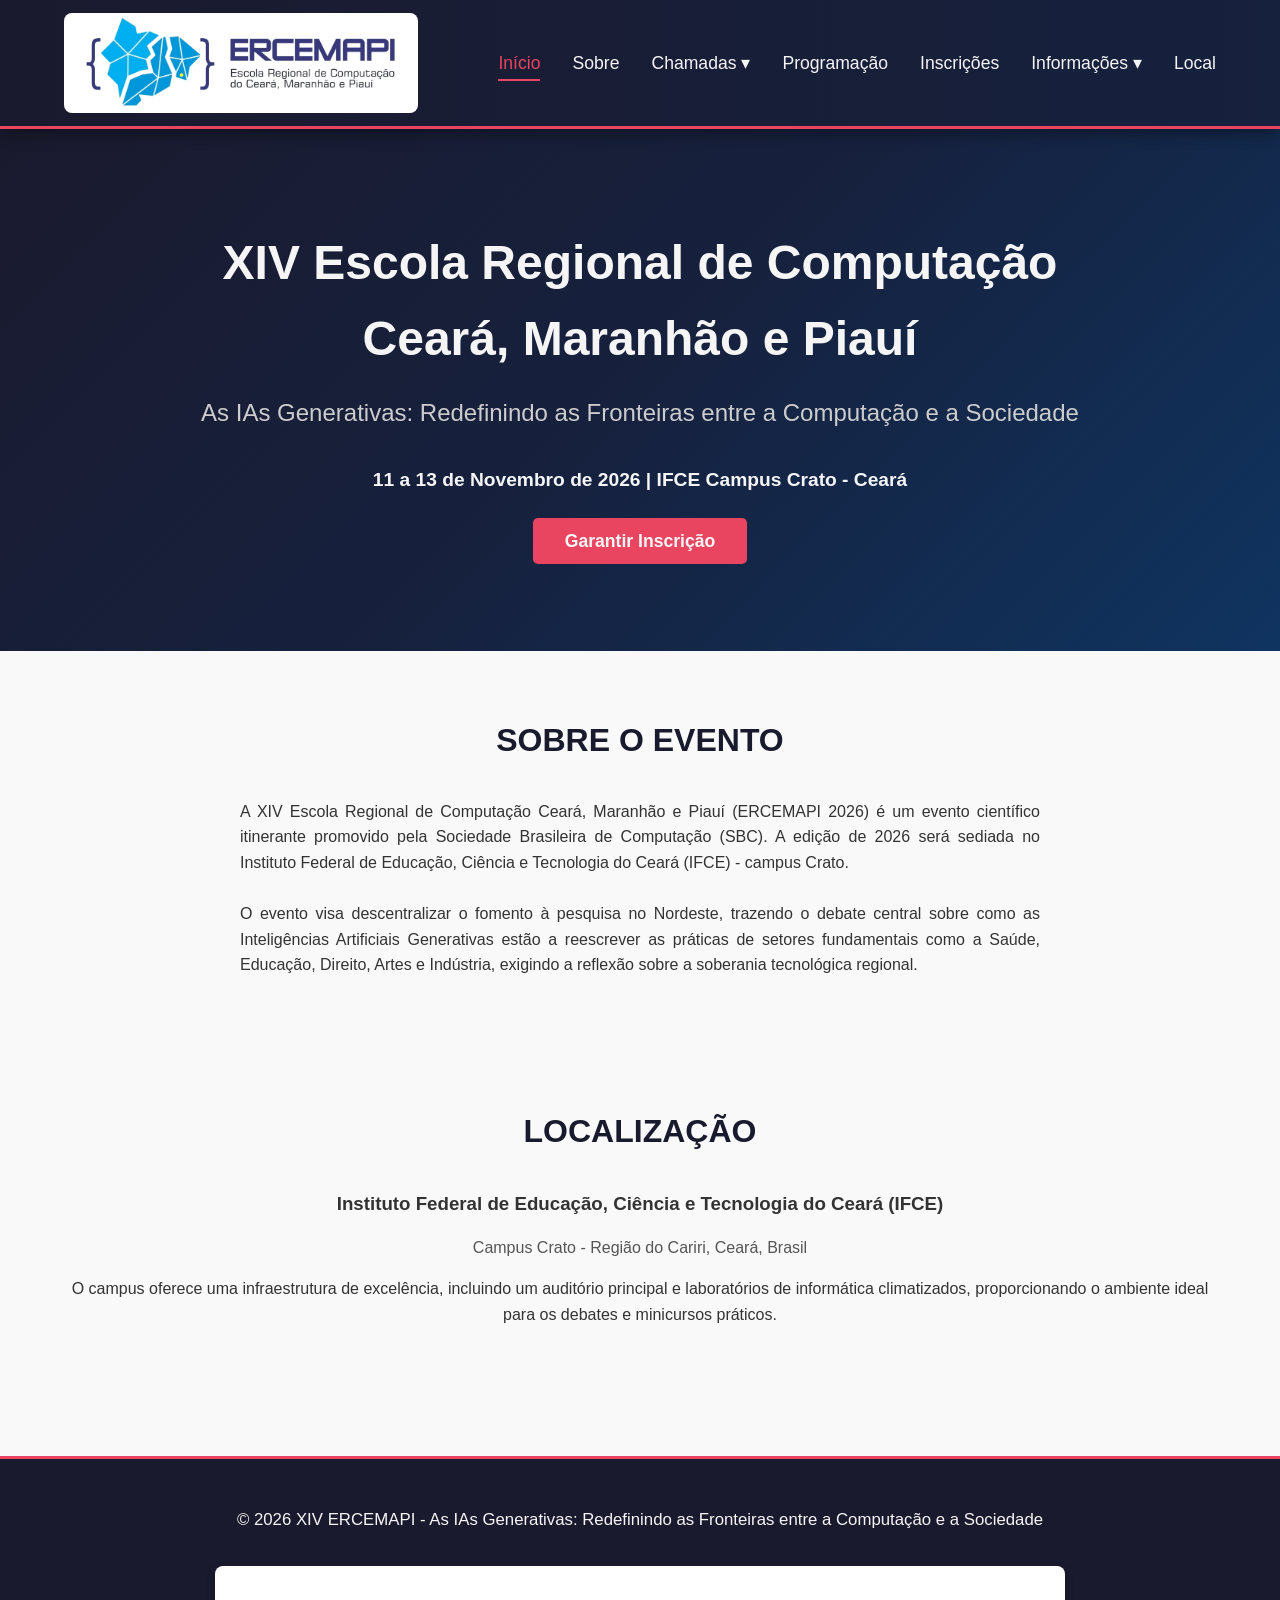
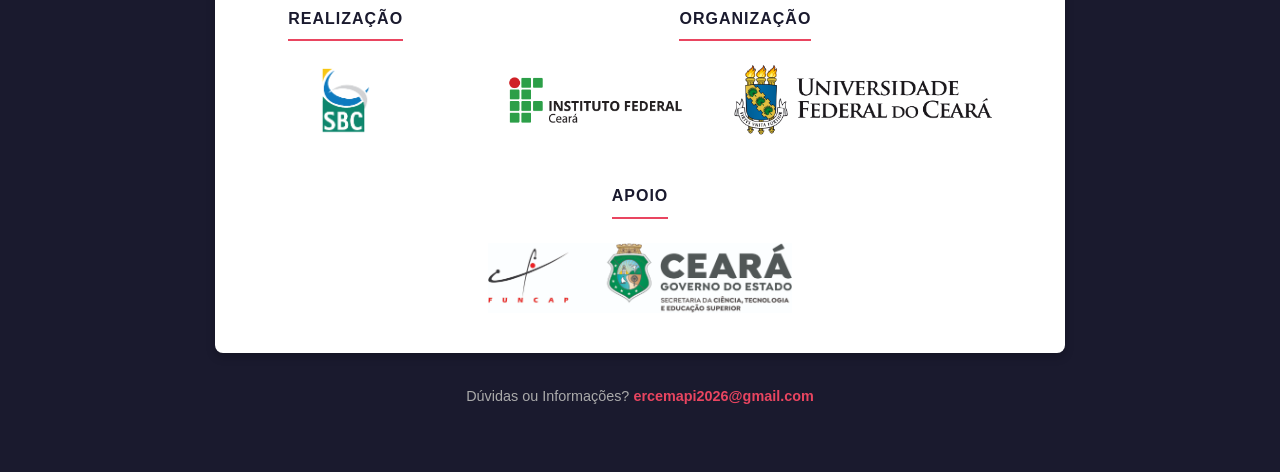
==== index.html @ 3970022a "arquivos iniciais" ====
<!DOCTYPE html>
<html lang="pt-PT">
<head>
    <meta charset="UTF-8">
    <meta name="viewport" content="width=device-width, initial-scale=1.0">
    <title>XIV ERCEMAPI 2026 - Ceará, Maranhão e Piauí</title>
    <style>
        :root {
            --primary-color: #1a1a2e;
            --secondary-color: #16213e;
            --accent-color: #0f3460;
            --highlight: #e94560;
            --text-light: #f5f5f5;
        }
        * { margin: 0; padding: 0; box-sizing: border-box; font-family: 'Segoe UI', Tahoma, Geneva, Verdana, sans-serif; }
        body { background-color: #f9f9f9; color: #333; line-height: 1.6; }
        
        /* Navegação */
        header { background-color: var(--primary-color); padding: 1rem 5%; display: flex; justify-content: space-between; align-items: center; position: sticky; top: 0; z-index: 1000; }
        header .logo { color: var(--text-light); font-size: 1.5rem; font-weight: bold; }
        nav ul { list-style: none; display: flex; gap: 1.5rem; }
        nav a { color: var(--text-light); text-decoration: none; font-weight: 500; transition: color 0.3s; }
        nav a:hover { color: var(--highlight); }
        
        /* Secção Destaque (Hero) */
        .hero { background: linear-gradient(135deg, var(--primary-color), var(--secondary-color), var(--accent-color)); color: var(--text-light); padding: 6rem 5%; text-align: center; }
        .hero h1 { font-size: 3rem; margin-bottom: 1rem; }
        .hero h2 { font-size: 1.5rem; font-weight: 300; margin-bottom: 2rem; color: #ccc; }
        .hero p { font-size: 1.2rem; margin-bottom: 2rem; font-weight: bold; }
        .btn { background-color: var(--highlight); color: var(--text-light); padding: 0.8rem 2rem; text-decoration: none; border-radius: 5px; font-weight: bold; font-size: 1.1rem; transition: background 0.3s; }
        .btn:hover { background-color: #d13d56; }
        
        /* Secções de Conteúdo */
        section { padding: 4rem 5%; }
        .section-title { text-align: center; font-size: 2rem; color: var(--primary-color); margin-bottom: 2rem; text-transform: uppercase; }
        .content-grid { display: grid; grid-template-columns: repeat(auto-fit, minmax(300px, 1fr)); gap: 2rem; }
        .card { background: white; padding: 2rem; border-radius: 8px; box-shadow: 0 4px 6px rgba(0,0,0,0.1); border-top: 4px solid var(--highlight); }
        .card h3 { color: var(--accent-color); margin-bottom: 1rem; }
        
        /* Rodapé */
        footer { background-color: var(--primary-color); color: var(--text-light); text-align: center; padding: 2rem 5%; margin-top: 2rem; }
        .realizacao { display: flex; justify-content: center; gap: 2rem; margin-top: 1rem; flex-wrap: wrap; }
    </style>
</head>
<body>

    <div id="header-placeholder"></div>
    <script>
        fetch('header.html')
            .then(response => response.text())
            .then(data => {
                document.getElementById('header-placeholder').innerHTML = data;

                let currentPage = window.location.pathname.split('/').pop().split('.')[0];
                if (currentPage === "" || currentPage === "index") currentPage = "index";

                // Acende o link específico
                const links = document.querySelectorAll('#nav-links a');
                links.forEach(link => {
                    if (link.getAttribute('data-page') === currentPage) {
                        link.classList.add('active');
                    }
                });

                // Mantém a categoria pai acesa se estiver em um submenu
                if (currentPage === "artigos" || currentPage === "minicursos") {
                    document.getElementById('menu-chamadas').classList.add('active');
                }
                if (currentPage === "comissao" || currentPage === "a_ercemapi") {
                    document.getElementById('menu-informacoes').classList.add('active');
                }
            });
    </script>

    <div class="hero">
        <h1>XIV Escola Regional de Computação<br>Ceará, Maranhão e Piauí</h1>
        <h2>As IAs Generativas: Redefinindo as Fronteiras entre a Computação e a Sociedade</h2>
        <p>11 a 13 de Novembro de 2026 | IFCE Campus Crato - Ceará</p>
        <a href="#inscricoes" class="btn">Garantir Inscrição</a>
    </div>

    <section id="sobre">
        <h2 class="section-title">Sobre o Evento</h2>
        <div style="max-width: 800px; margin: auto; text-align: justify;">
            <p>A XIV Escola Regional de Computação Ceará, Maranhão e Piauí (ERCEMAPI 2026) é um evento científico itinerante promovido pela Sociedade Brasileira de Computação (SBC). A edição de 2026 será sediada no Instituto Federal de Educação, Ciência e Tecnologia do Ceará (IFCE) - campus Crato.</p><br>
            <p>O evento visa descentralizar o fomento à pesquisa no Nordeste, trazendo o debate central sobre como as Inteligências Artificiais Generativas estão a reescrever as práticas de setores fundamentais como a Saúde, Educação, Direito, Artes e Indústria, exigindo a reflexão sobre a soberania tecnológica regional.</p>
        </div>
    </section>


    <section id="local">
        <h2 class="section-title">Localização</h2>
        <div style="text-align: center;">
            <h3>Instituto Federal de Educação, Ciência e Tecnologia do Ceará (IFCE)</h3>
            <p style="margin-top: 1rem; color: #555;">Campus Crato - Região do Cariri, Ceará, Brasil</p>
            <p style="margin-top: 1rem;">O campus oferece uma infraestrutura de excelência, incluindo um auditório principal e laboratórios de informática climatizados, proporcionando o ambiente ideal para os debates e minicursos práticos.</p>
        </div>
    </section>

   <div id="footer-placeholder"></div>
    <script>
        fetch('footer.html')
            .then(response => response.text())
            .then(data => {
                document.getElementById('footer-placeholder').innerHTML = data;
            });
    </script>

</body>
</html>
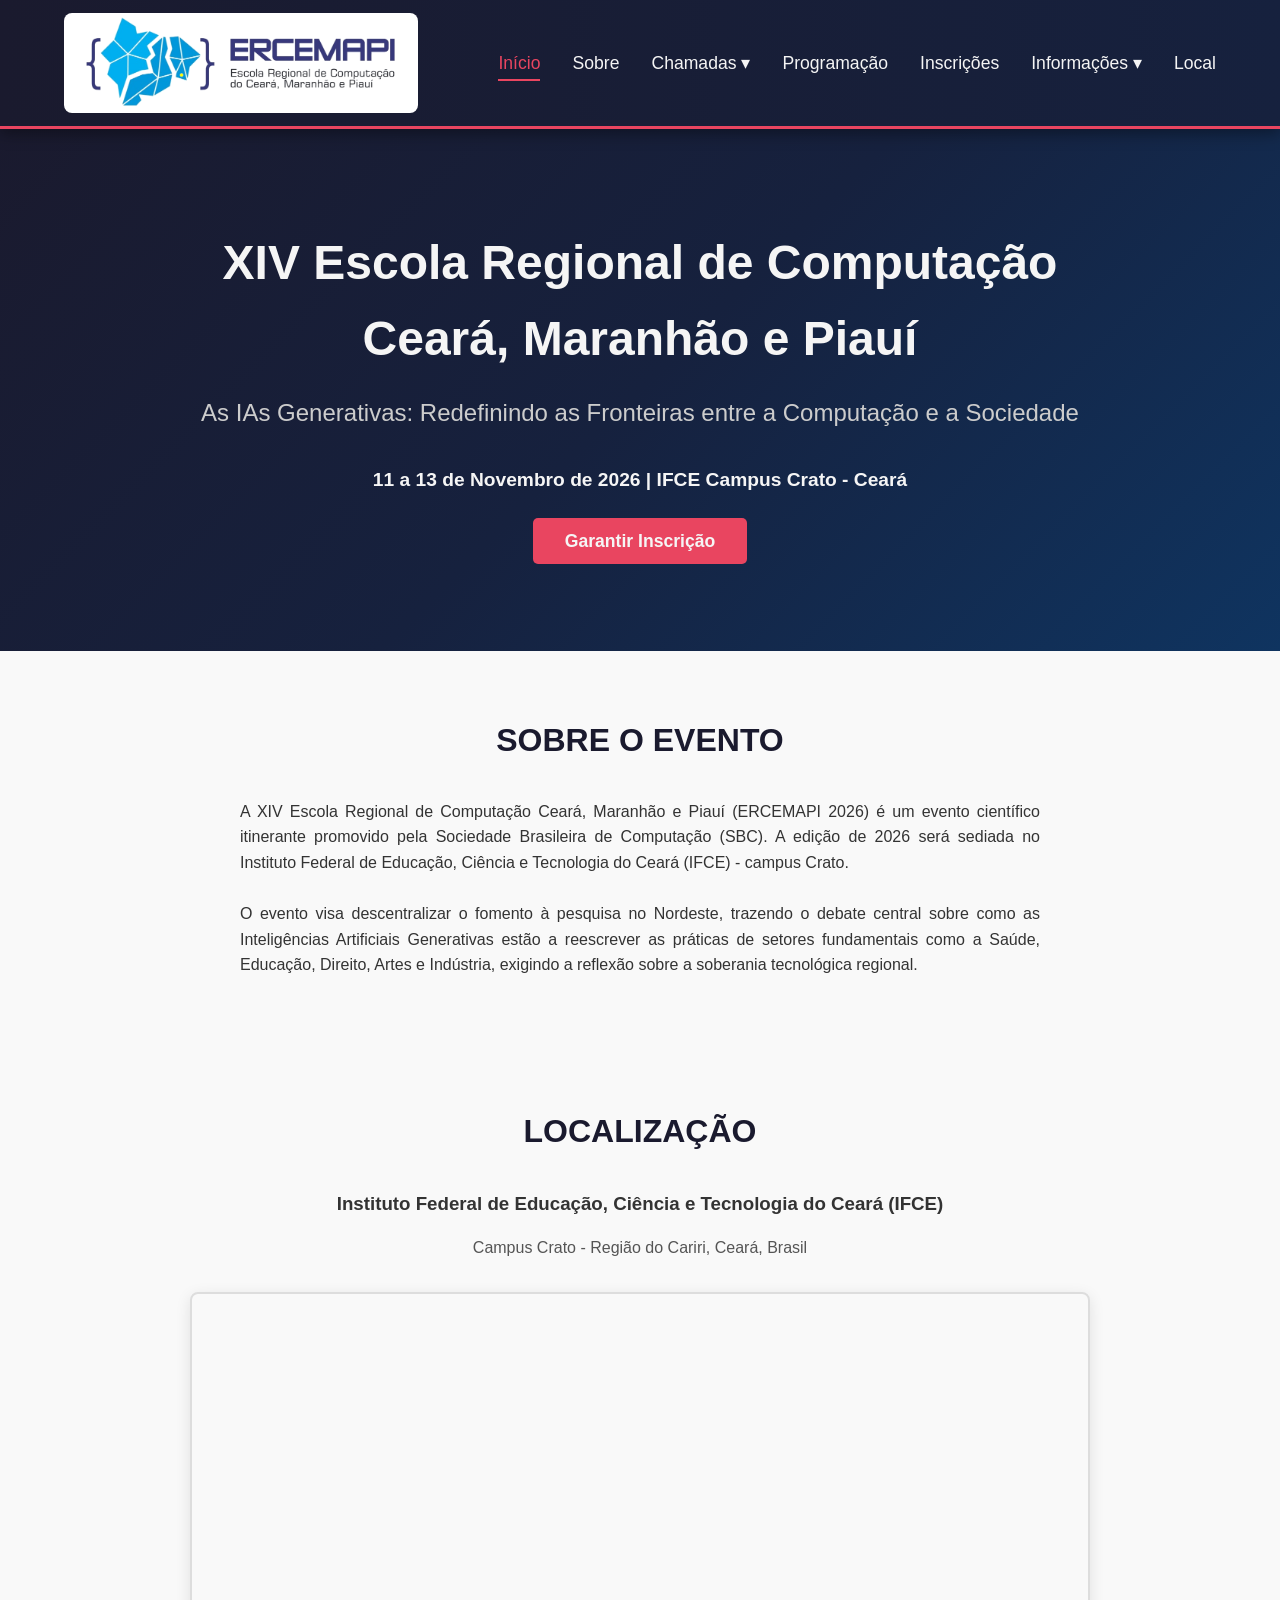
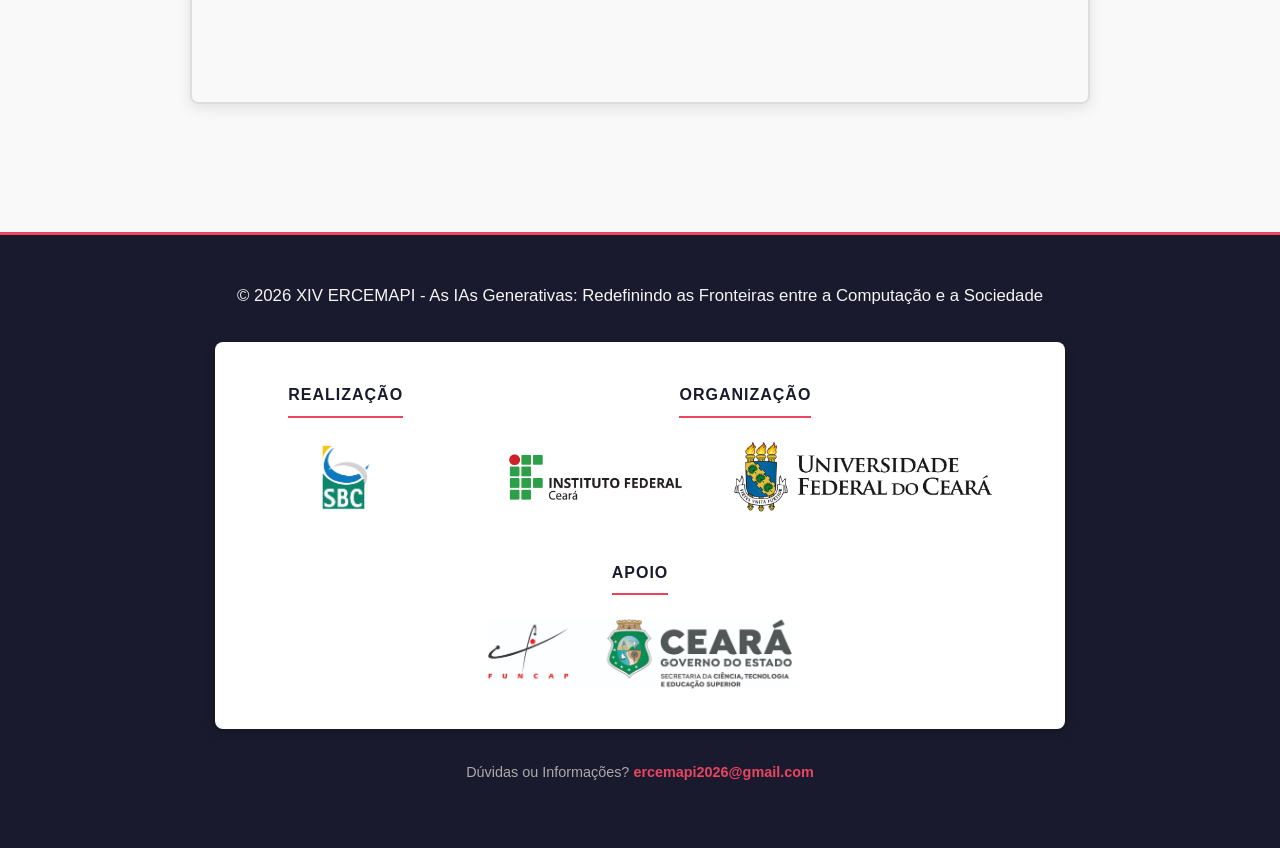
==== commit b2d7052b: "semi-responsivo" ====
--- a/index.html
+++ b/index.html
@@ -40,6 +40,16 @@
         /* Rodapé */
         footer { background-color: var(--primary-color); color: var(--text-light); text-align: center; padding: 2rem 5%; margin-top: 2rem; }
         .realizacao { display: flex; justify-content: center; gap: 2rem; margin-top: 1rem; flex-wrap: wrap; }
+        
+        /* Mapa Responsivo */
+        .map-container {
+            max-width: 900px;
+            margin: 2rem auto 0;
+            border-radius: 8px;
+            overflow: hidden;
+            box-shadow: 0 4px 15px rgba(0,0,0,0.1);
+            border: 2px solid #ddd;
+        }
     </style>
 </head>
 <body>
@@ -66,7 +76,7 @@
                 if (currentPage === "artigos" || currentPage === "minicursos") {
                     document.getElementById('menu-chamadas').classList.add('active');
                 }
-                if (currentPage === "comissao" || currentPage === "a_ercemapi") {
+                if (currentPage === "comissao" || currentPage === "a_ercemapi" || currentPage === "sobre_crato" || currentPage === "hospedagem") {
                     document.getElementById('menu-informacoes').classList.add('active');
                 }
             });
@@ -76,7 +86,7 @@
         <h1>XIV Escola Regional de Computação<br>Ceará, Maranhão e Piauí</h1>
         <h2>As IAs Generativas: Redefinindo as Fronteiras entre a Computação e a Sociedade</h2>
         <p>11 a 13 de Novembro de 2026 | IFCE Campus Crato - Ceará</p>
-        <a href="#inscricoes" class="btn">Garantir Inscrição</a>
+        <a href="inscricoes.html" class="btn">Garantir Inscrição</a>
     </div>
 
     <section id="sobre">
@@ -87,14 +97,24 @@
         </div>
     </section>
 
-
     <section id="local">
         <h2 class="section-title">Localização</h2>
         <div style="text-align: center;">
             <h3>Instituto Federal de Educação, Ciência e Tecnologia do Ceará (IFCE)</h3>
             <p style="margin-top: 1rem; color: #555;">Campus Crato - Região do Cariri, Ceará, Brasil</p>
-            <p style="margin-top: 1rem;">O campus oferece uma infraestrutura de excelência, incluindo um auditório principal e laboratórios de informática climatizados, proporcionando o ambiente ideal para os debates e minicursos práticos.</p>
-        </div>
+            
+            <div class="map-container">
+                <iframe 
+                    src="https://maps.google.com/maps?q=IFCE+campus+Crato&t=&z=15&ie=UTF8&iwloc=&output=embed" 
+                    width="100%" 
+                    height="400" 
+                    style="border:0;" 
+                    allowfullscreen="" 
+                    loading="lazy" 
+                    referrerpolicy="no-referrer-when-downgrade">
+                </iframe>
+            </div>
+            </div>
     </section>
 
    <div id="footer-placeholder"></div>
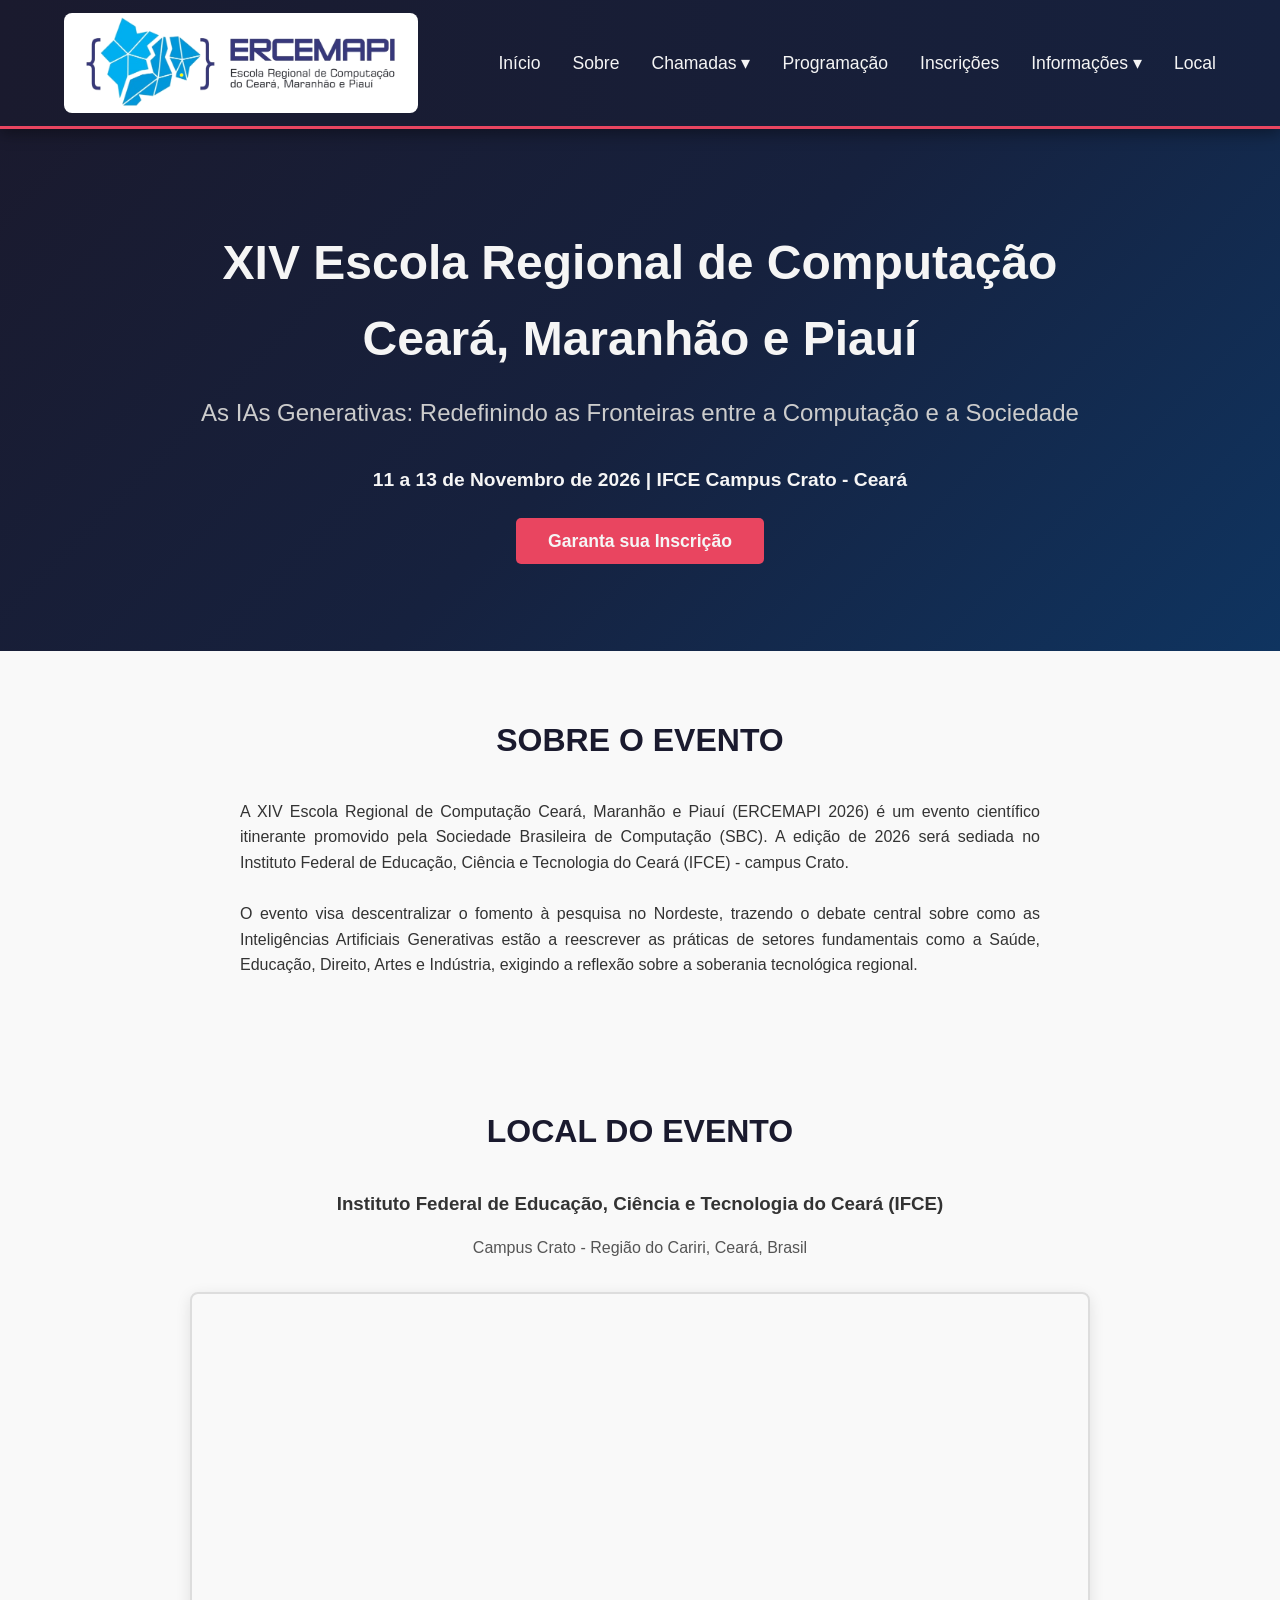
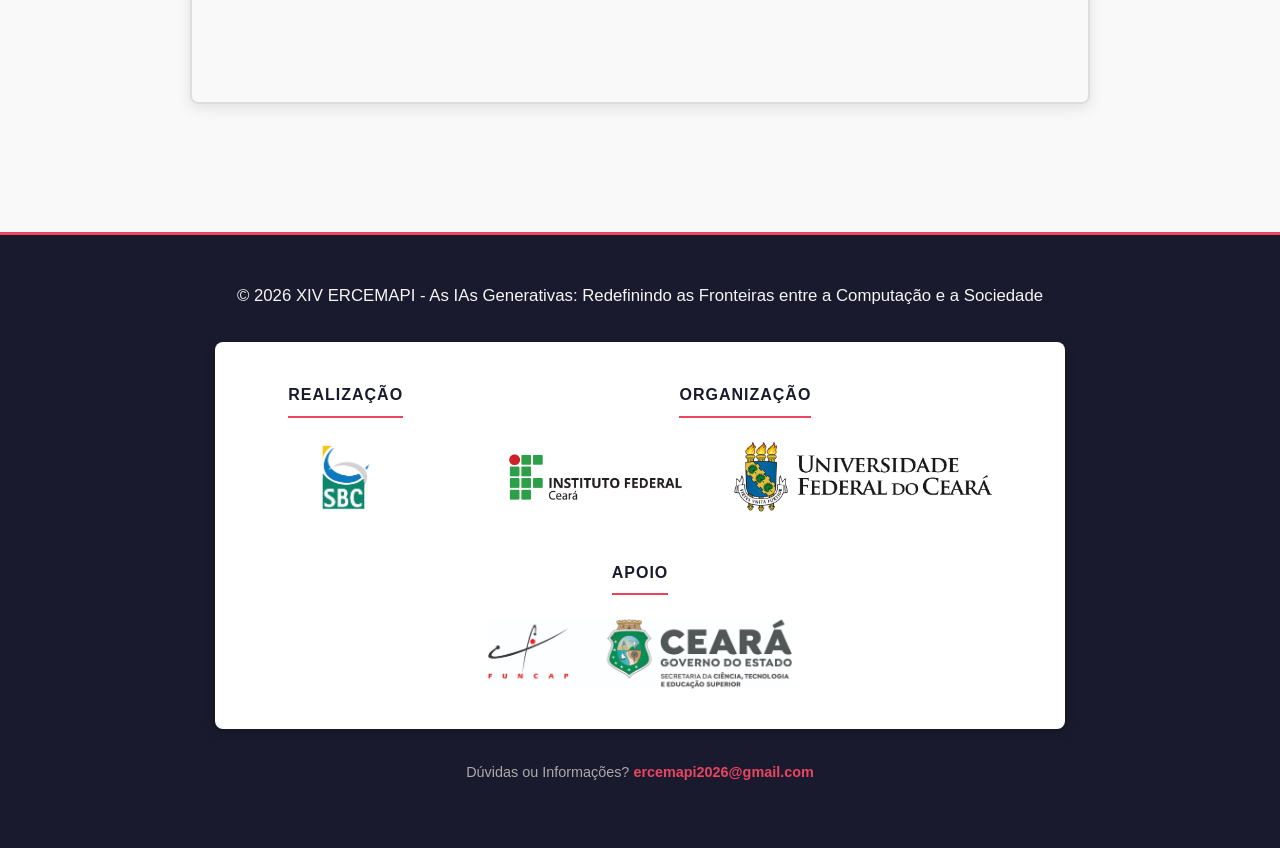
==== commit f2366fc0: "v3" ====
--- a/index.html
+++ b/index.html
@@ -86,7 +86,7 @@
         <h1>XIV Escola Regional de Computação<br>Ceará, Maranhão e Piauí</h1>
         <h2>As IAs Generativas: Redefinindo as Fronteiras entre a Computação e a Sociedade</h2>
         <p>11 a 13 de Novembro de 2026 | IFCE Campus Crato - Ceará</p>
-        <a href="inscricoes.html" class="btn">Garantir Inscrição</a>
+        <a href="inscricoes.html" class="btn">Garanta sua Inscrição</a>
     </div>
 
     <section id="sobre">
@@ -98,7 +98,7 @@
     </section>
 
     <section id="local">
-        <h2 class="section-title">Localização</h2>
+        <h2 class="section-title">Local do Evento</h2>
         <div style="text-align: center;">
             <h3>Instituto Federal de Educação, Ciência e Tecnologia do Ceará (IFCE)</h3>
             <p style="margin-top: 1rem; color: #555;">Campus Crato - Região do Cariri, Ceará, Brasil</p>
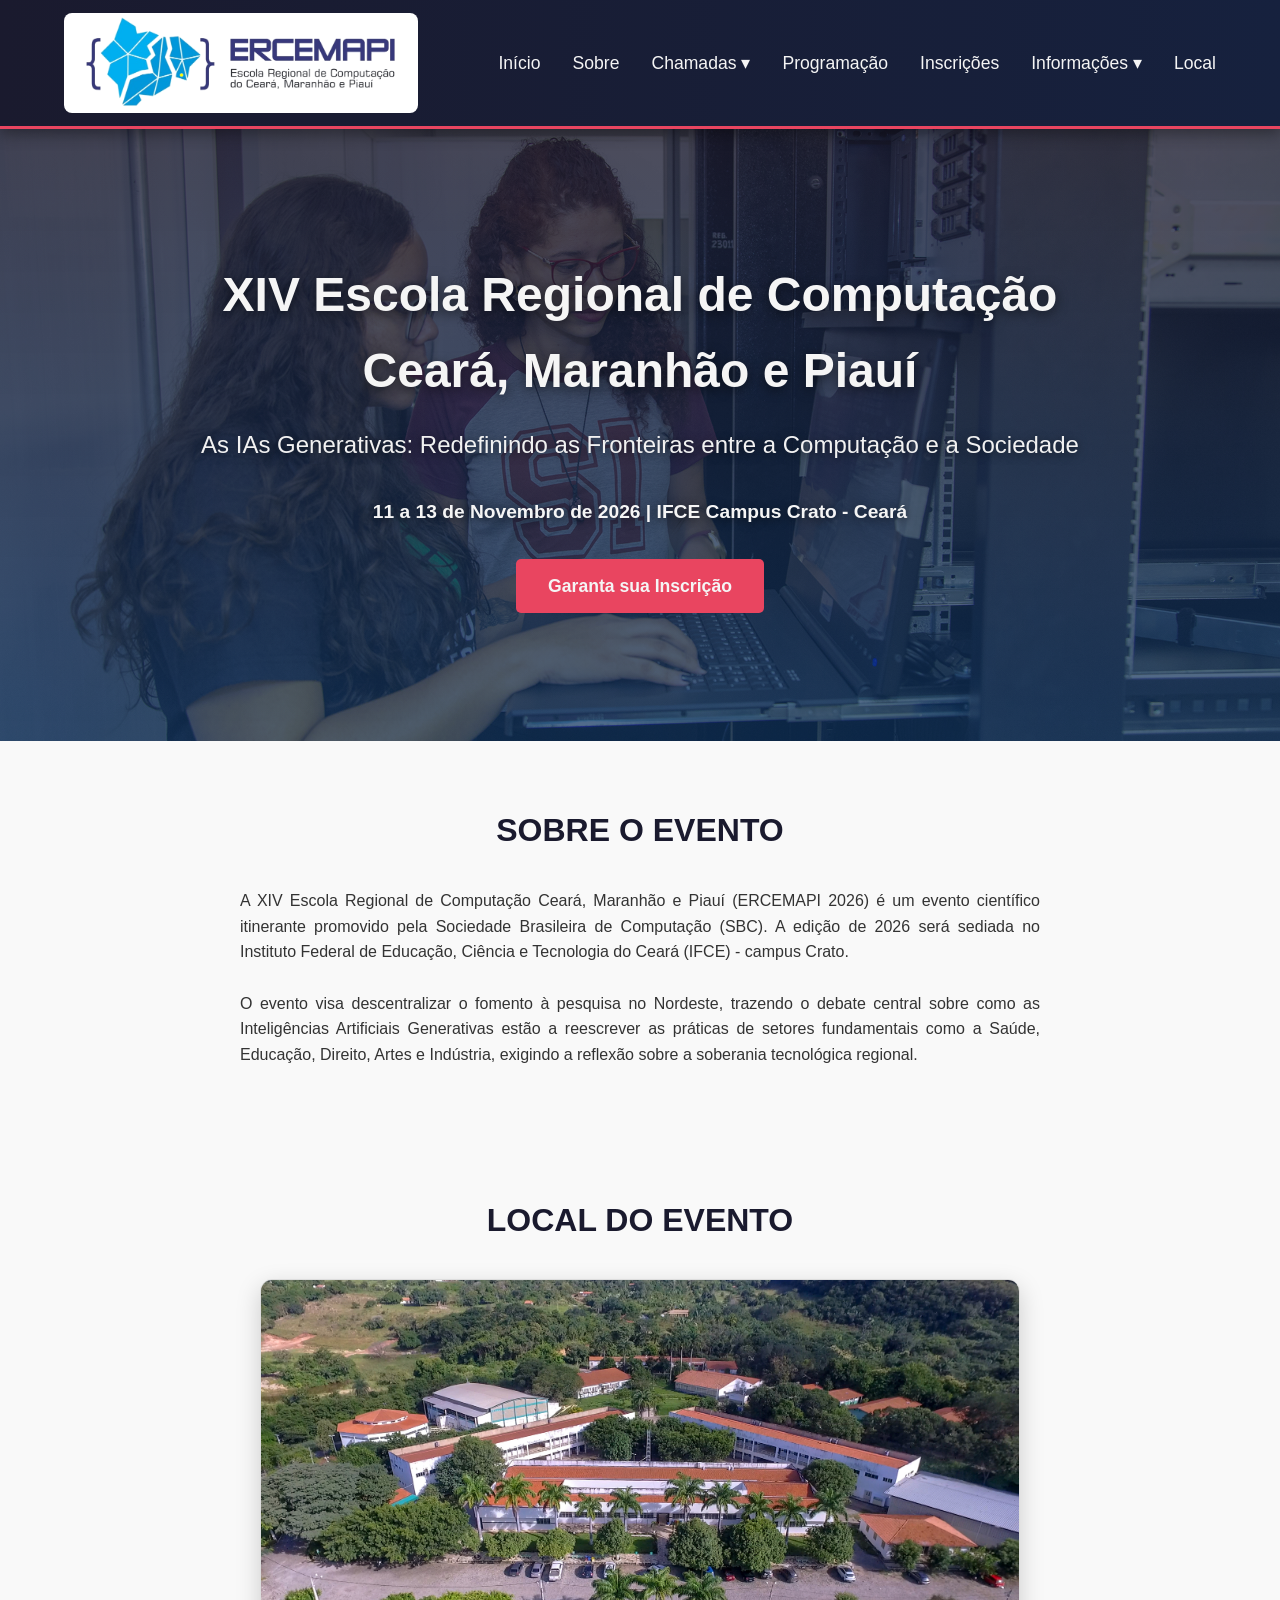
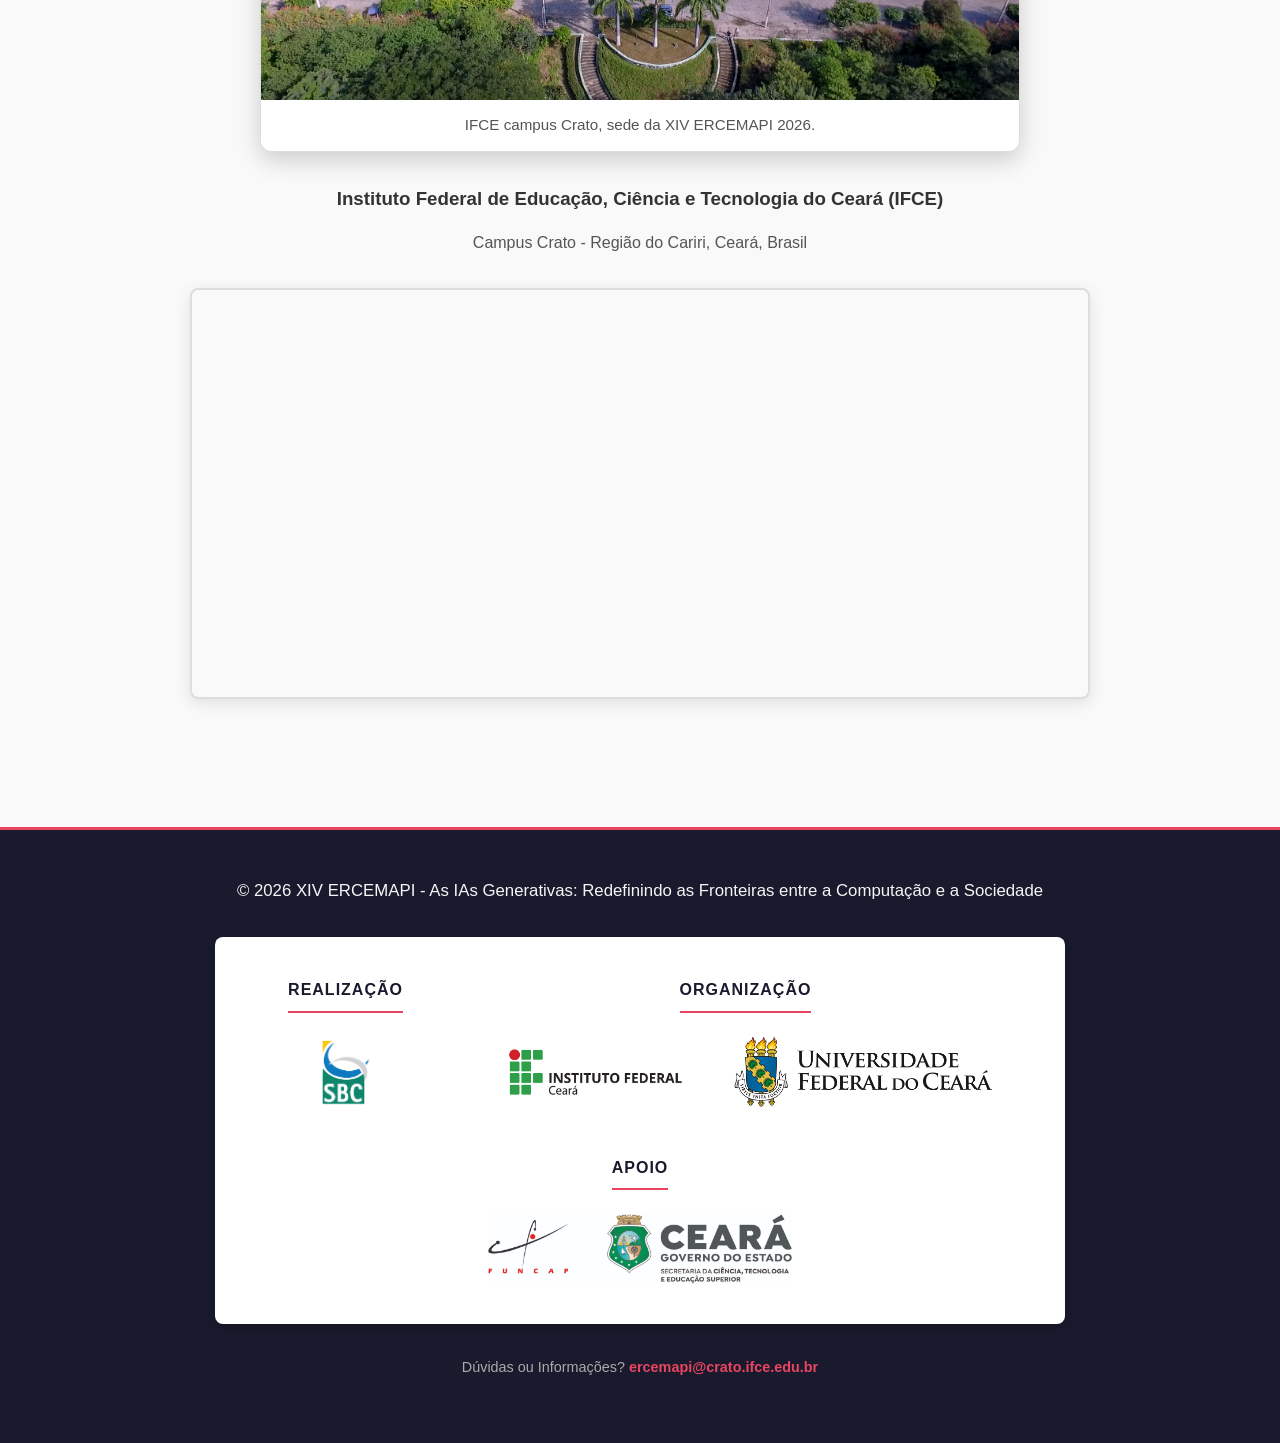
==== commit bee1b276: "versão 2" ====
--- a/index.html
+++ b/index.html
@@ -3,6 +3,7 @@
 <head>
     <meta charset="UTF-8">
     <meta name="viewport" content="width=device-width, initial-scale=1.0">
+    <link rel="stylesheet" href="css/lightbox.css">
     <title>XIV ERCEMAPI 2026 - Ceará, Maranhão e Piauí</title>
     <style>
         :root {
@@ -23,10 +24,10 @@
         nav a:hover { color: var(--highlight); }
         
         /* Secção Destaque (Hero) */
-        .hero { background: linear-gradient(135deg, var(--primary-color), var(--secondary-color), var(--accent-color)); color: var(--text-light); padding: 6rem 5%; text-align: center; }
-        .hero h1 { font-size: 3rem; margin-bottom: 1rem; }
-        .hero h2 { font-size: 1.5rem; font-weight: 300; margin-bottom: 2rem; color: #ccc; }
-        .hero p { font-size: 1.2rem; margin-bottom: 2rem; font-weight: bold; }
+        .hero { background: linear-gradient(rgba(26, 26, 46, 0.78), rgba(15, 52, 96, 0.72)), url('img/info.png') center center / cover no-repeat; color: var(--text-light); padding: 8rem 5%; text-align: center; min-height: 520px; display: flex; flex-direction: column; align-items: center; justify-content: center; }
+        .hero h1 { font-size: 3rem; margin-bottom: 1rem; text-shadow: 0 3px 12px rgba(0,0,0,0.55); }
+        .hero h2 { font-size: 1.5rem; font-weight: 300; margin-bottom: 2rem; color: #f1f1f1; max-width: 980px; text-shadow: 0 2px 10px rgba(0,0,0,0.55); }
+        .hero p { font-size: 1.2rem; margin-bottom: 2rem; font-weight: bold; text-shadow: 0 2px 10px rgba(0,0,0,0.55); }
         .btn { background-color: var(--highlight); color: var(--text-light); padding: 0.8rem 2rem; text-decoration: none; border-radius: 5px; font-weight: bold; font-size: 1.1rem; transition: background 0.3s; }
         .btn:hover { background-color: #d13d56; }
         
@@ -49,6 +50,34 @@
             overflow: hidden;
             box-shadow: 0 4px 15px rgba(0,0,0,0.1);
             border: 2px solid #ddd;
+        }
+
+        .local-photo {
+            max-width: 760px;
+            margin: 0 auto 2rem;
+            border-radius: 12px;
+            overflow: hidden;
+            box-shadow: 0 8px 24px rgba(0,0,0,0.18);
+            border: 1px solid #ddd;
+            background: #fff;
+        }
+        .local-photo img {
+            width: 100%;
+            max-height: 420px;
+            display: block;
+            object-fit: cover;
+        }
+        .local-photo figcaption {
+            padding: 0.85rem 1rem;
+            font-size: 0.95rem;
+            color: #555;
+            text-align: center;
+            background: #fff;
+        }
+        @media (max-width: 768px) {
+            .hero { padding: 5rem 5%; min-height: 460px; }
+            .hero h1 { font-size: 2.25rem; }
+            .hero h2 { font-size: 1.2rem; }
         }
     </style>
 </head>
@@ -76,7 +105,7 @@
                 if (currentPage === "artigos" || currentPage === "minicursos") {
                     document.getElementById('menu-chamadas').classList.add('active');
                 }
-                if (currentPage === "comissao" || currentPage === "a_ercemapi" || currentPage === "sobre_crato" || currentPage === "hospedagem") {
+                if (currentPage === "comissao" || currentPage === "a_ercemapi" || currentPage === "sobre_crato") {
                     document.getElementById('menu-informacoes').classList.add('active');
                 }
             });
@@ -99,6 +128,10 @@
 
     <section id="local">
         <h2 class="section-title">Local do Evento</h2>
+        <figure class="local-photo">
+            <img class="expandable-image" src="img/ifce_vista.png" alt="Vista aérea do IFCE campus Crato, local da XIV ERCEMAPI 2026">
+            <figcaption>IFCE campus Crato, sede da XIV ERCEMAPI 2026.</figcaption>
+        </figure>
         <div style="text-align: center;">
             <h3>Instituto Federal de Educação, Ciência e Tecnologia do Ceará (IFCE)</h3>
             <p style="margin-top: 1rem; color: #555;">Campus Crato - Região do Cariri, Ceará, Brasil</p>
@@ -126,5 +159,7 @@
             });
     </script>
 
+    <script src="js/lightbox.js"></script>
+
 </body>
 </html>
